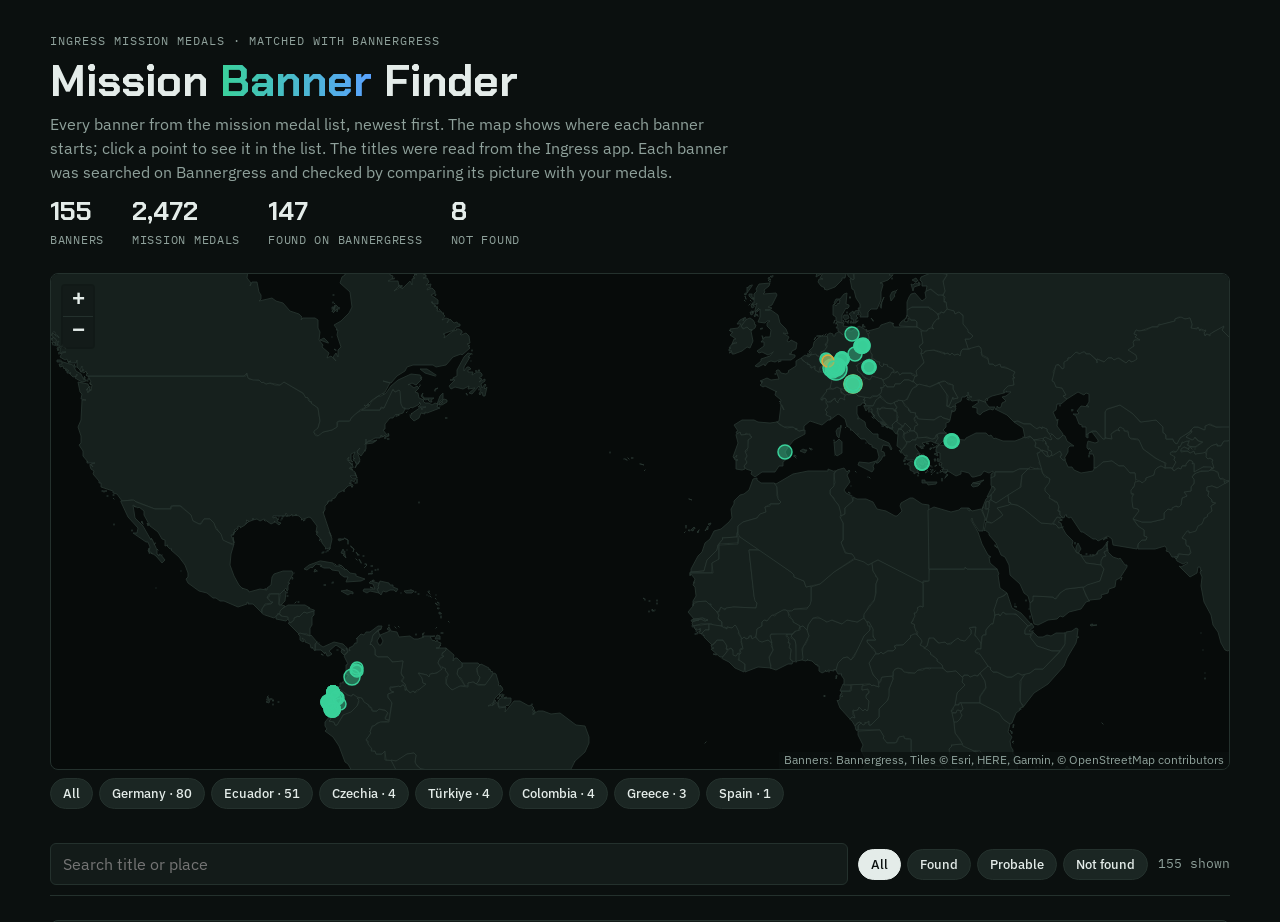
==== index.html @ 85ddf34e "Add the Mission Banner Finder page for GitHub Pages Co-Authored-By: Claude Opus 5.5 <noreply@anthrop" ====
<!doctype html>
<html lang="en">
<head>
<meta charset="utf-8">
<meta name="viewport" content="width=device-width,initial-scale=1">
<title>nikp3h Ingress Stats</title>
<meta http-equiv="refresh" content="0; url=mission-banners/">
<style>
  :root { color-scheme: dark; --bg: #0b100f; --fg: #e4ece9; --link: #5aa2ff; }
  body { margin: 0; padding: 32px 16px; background: var(--bg); color: var(--fg); font: 16px/1.5 system-ui, sans-serif; }
  a { color: var(--link); }
</style>
</head>
<body>
  <h1>nikp3h Ingress Stats</h1>
  <p><a href="mission-banners/">Mission Banner Finder</a>: every mission banner, matched with Bannergress, on a map.</p>
</body>
</html>
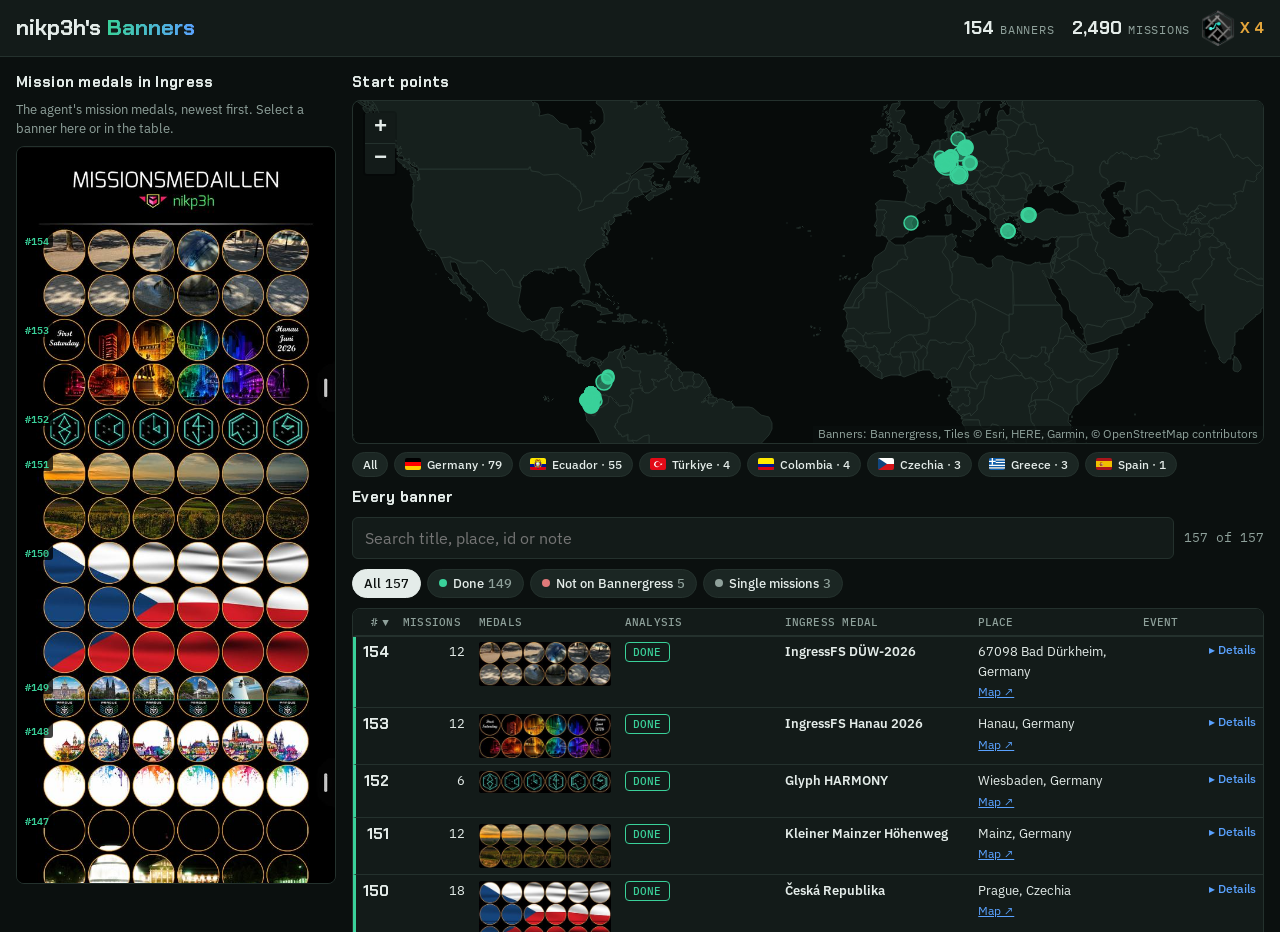
==== commit bb29acea: "Give the home page the same link preview as the banners page Co-Authored-By: Claude Opus 5.5 <norepl" ====
--- a/index.html
+++ b/index.html
@@ -4,6 +4,22 @@
 <meta charset="utf-8">
 <meta name="viewport" content="width=device-width,initial-scale=1">
 <title>nikp3h Ingress Stats</title>
+<!-- The link preview (Telegram, WhatsApp, …), as on the banners page: description and image are written by tools/update_missions.py -->
+<meta name="description" content="154 Ingress mission banners and 2,490 missions of agent nikp3h: the medals, a map of the start points and the matching Bannergress banners.">
+<meta property="og:type" content="website">
+<meta property="og:site_name" content="nikp3h Ingress Stats">
+<meta property="og:title" content="nikp3h's Banners">
+<meta property="og:description" content="154 Ingress mission banners and 2,490 missions of agent nikp3h: the medals, a map of the start points and the matching Bannergress banners.">
+<meta property="og:url" content="https://elkuku.github.io/nikp3h-ingress-stats/">
+<meta property="og:image" content="https://elkuku.github.io/nikp3h-ingress-stats/mission-banners/preview.jpg?v=80e3dd51">
+<meta property="og:image:width" content="1200">
+<meta property="og:image:height" content="630">
+<meta property="og:image:alt" content="nikp3h's Banners: Ingress mission banner medals">
+<meta name="twitter:card" content="summary_large_image">
+<meta name="twitter:title" content="nikp3h's Banners">
+<meta name="twitter:description" content="154 Ingress mission banners and 2,490 missions of agent nikp3h: the medals, a map of the start points and the matching Bannergress banners.">
+<meta name="twitter:image" content="https://elkuku.github.io/nikp3h-ingress-stats/mission-banners/preview.jpg?v=80e3dd51">
+<link rel="icon" href="mission-banners/favicon.ico" sizes="16x16 32x32 48x48">
 <meta http-equiv="refresh" content="0; url=mission-banners/">
 <style>
   :root { color-scheme: dark; --bg: #0b100f; --fg: #e4ece9; --link: #5aa2ff; }
